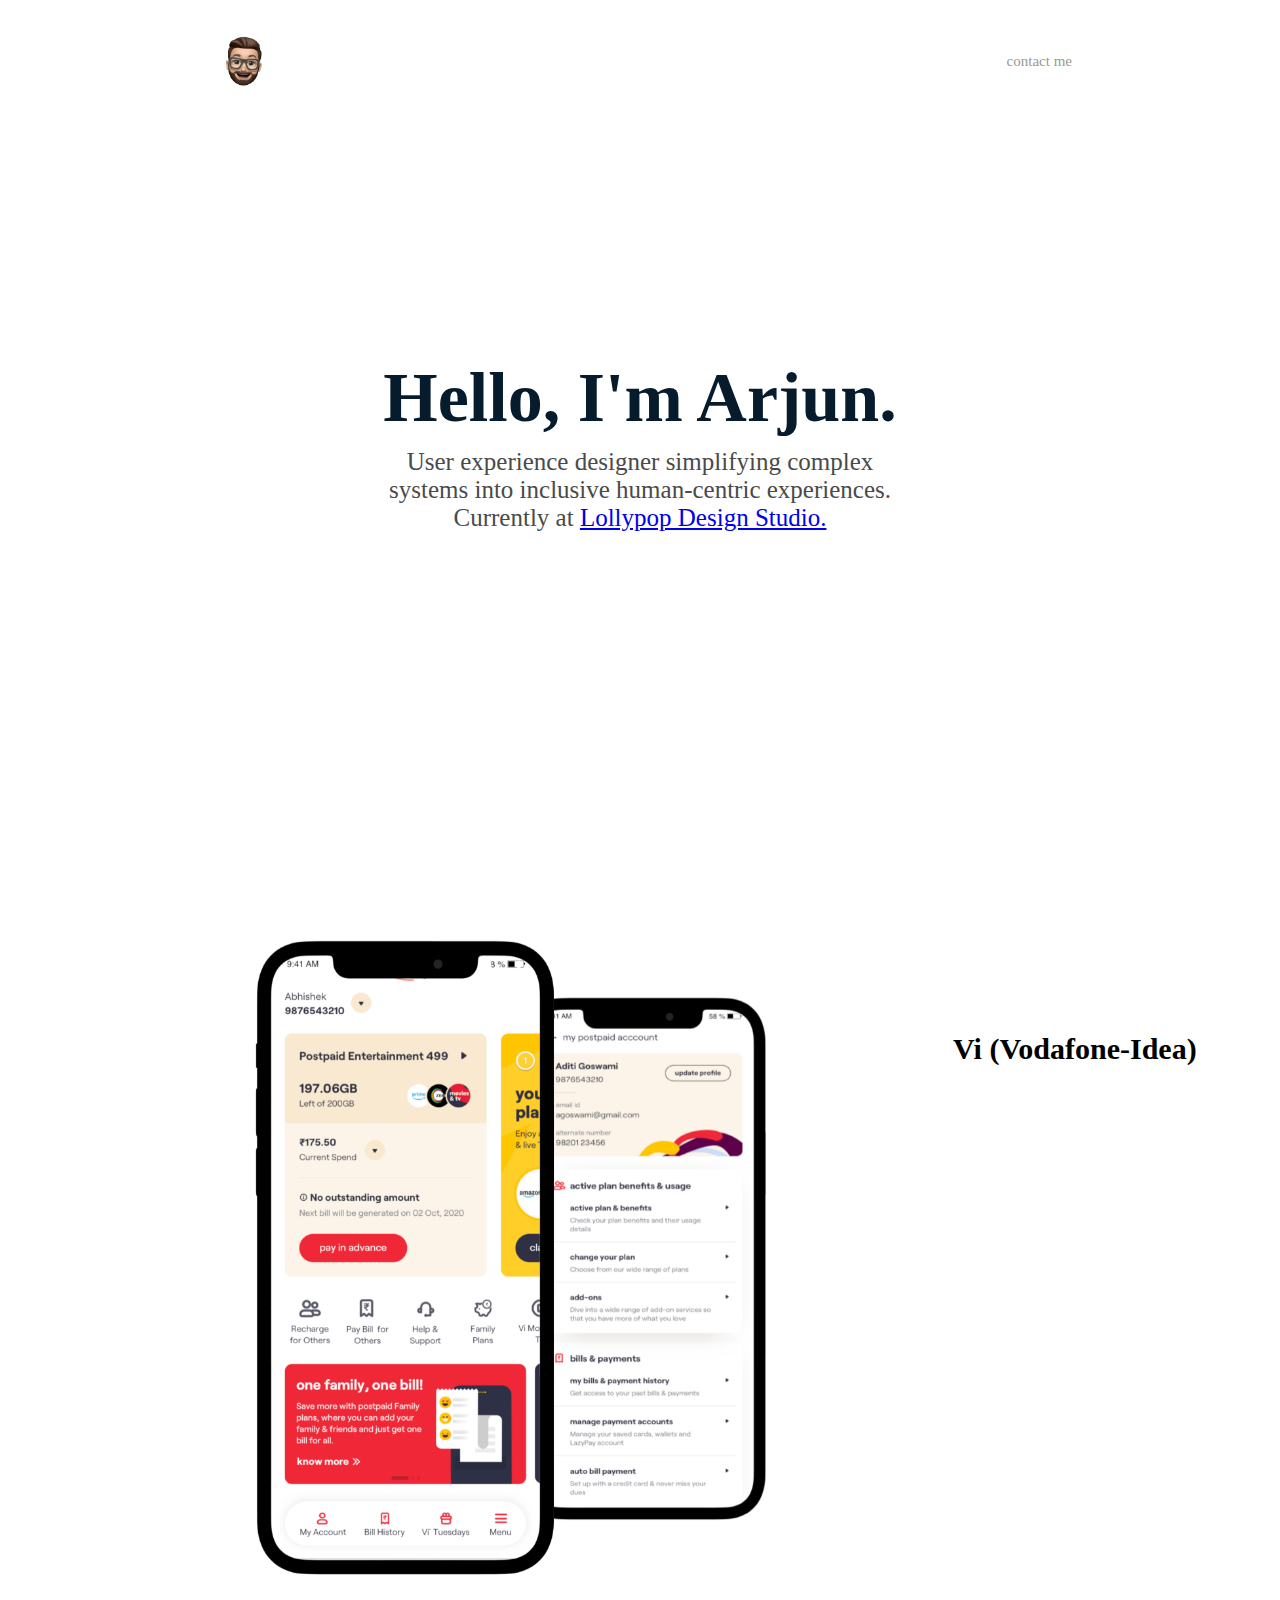
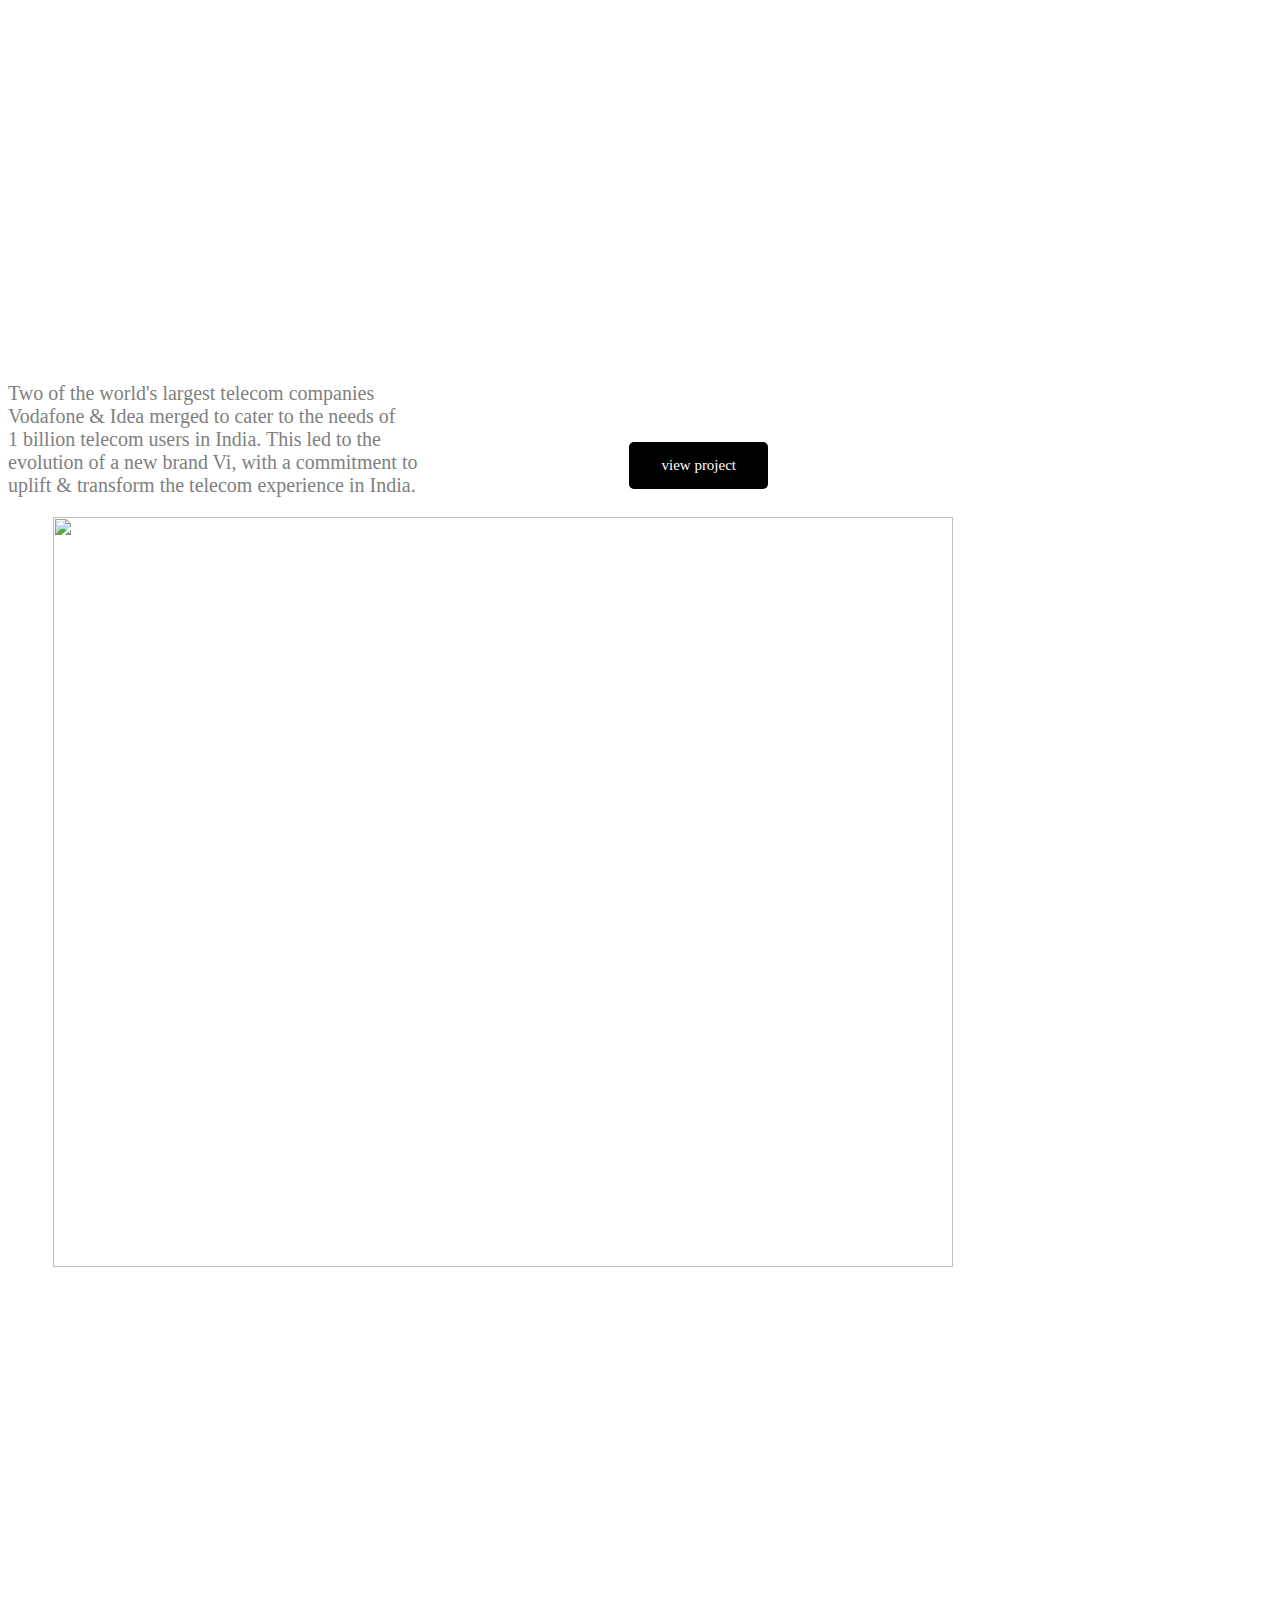
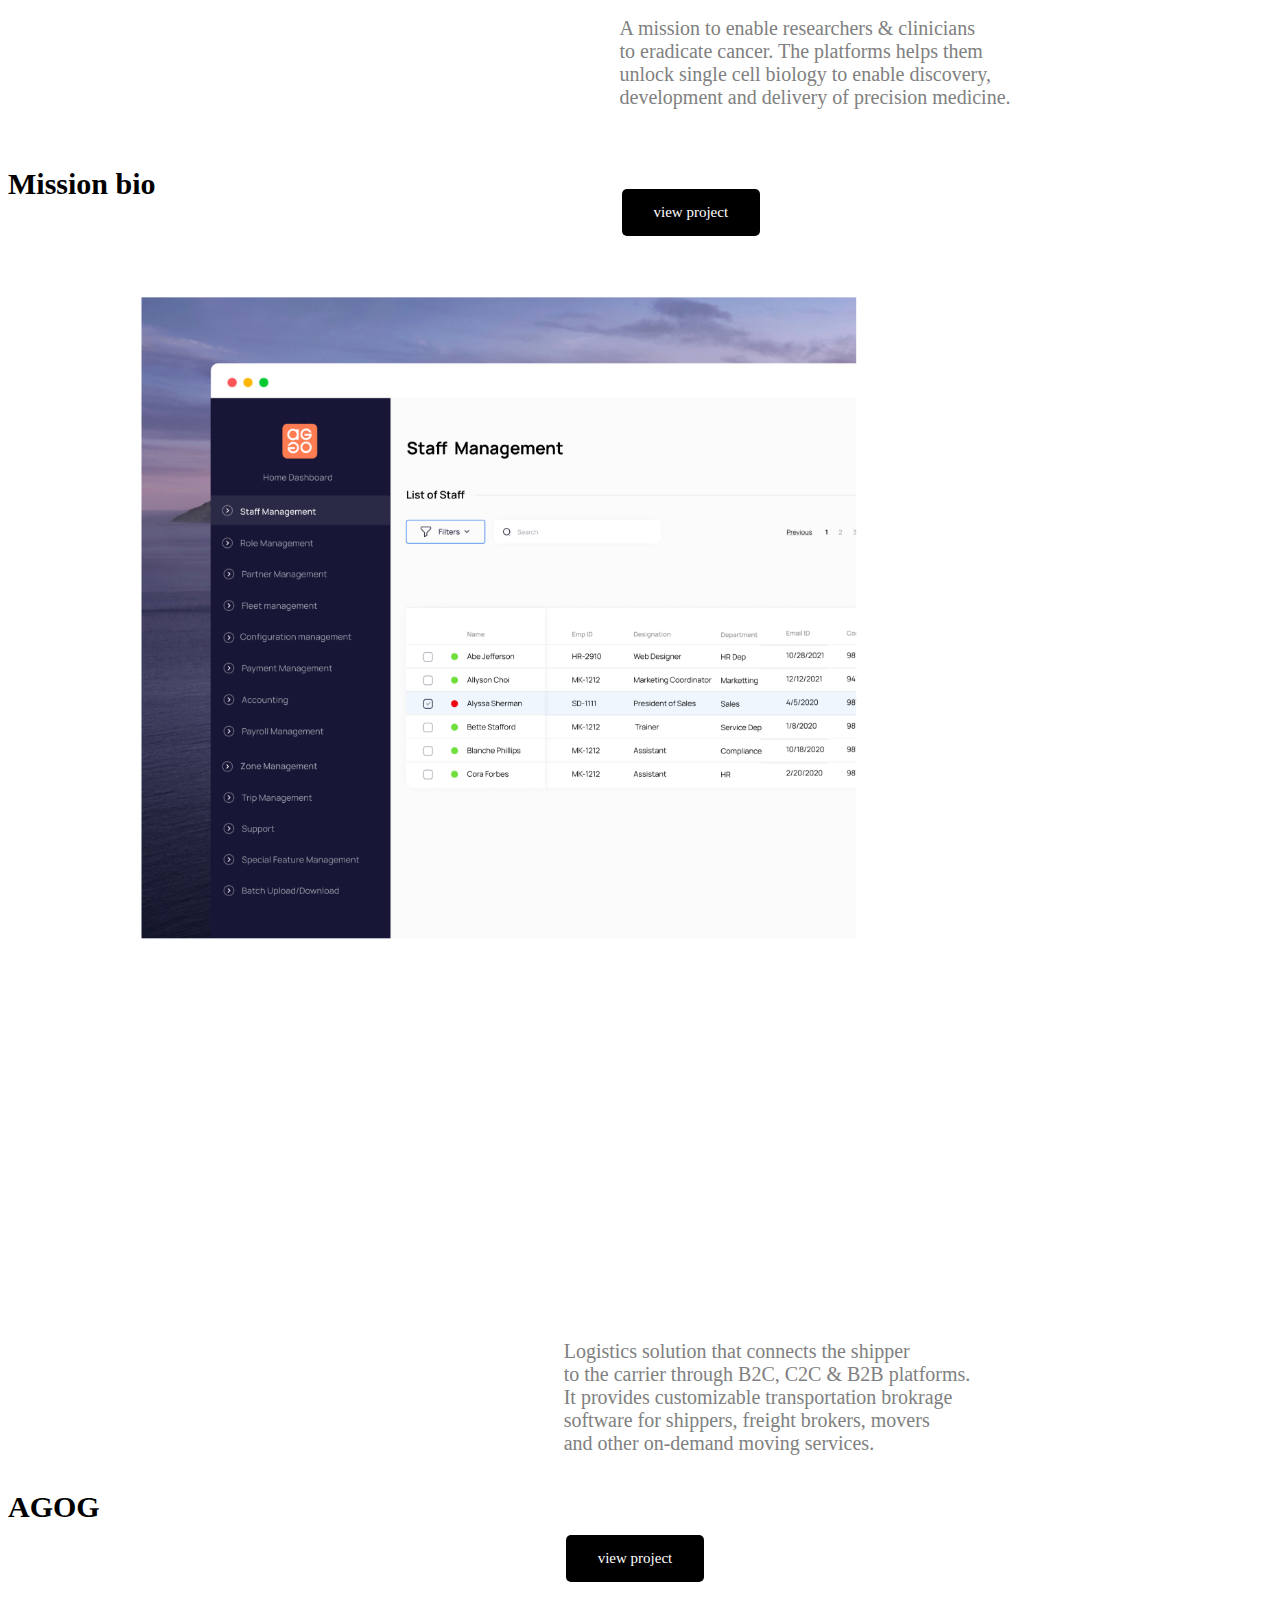
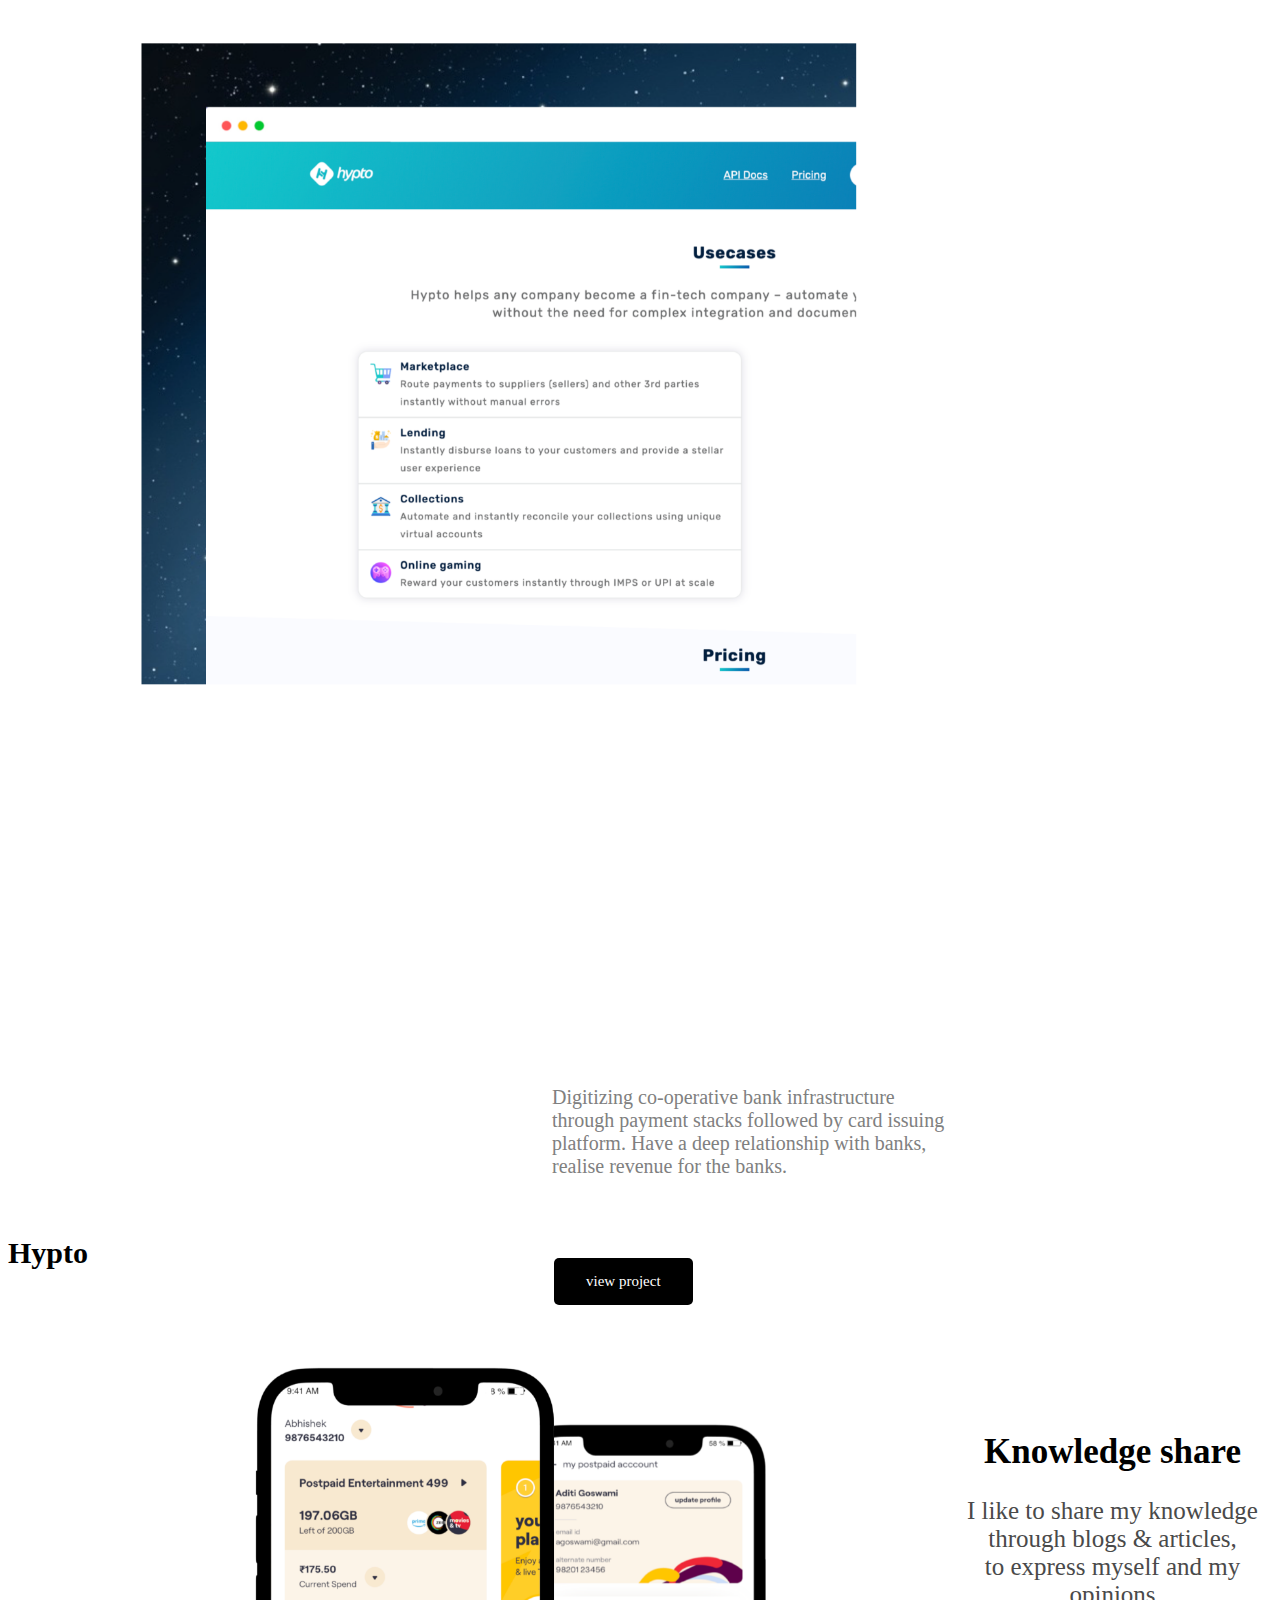
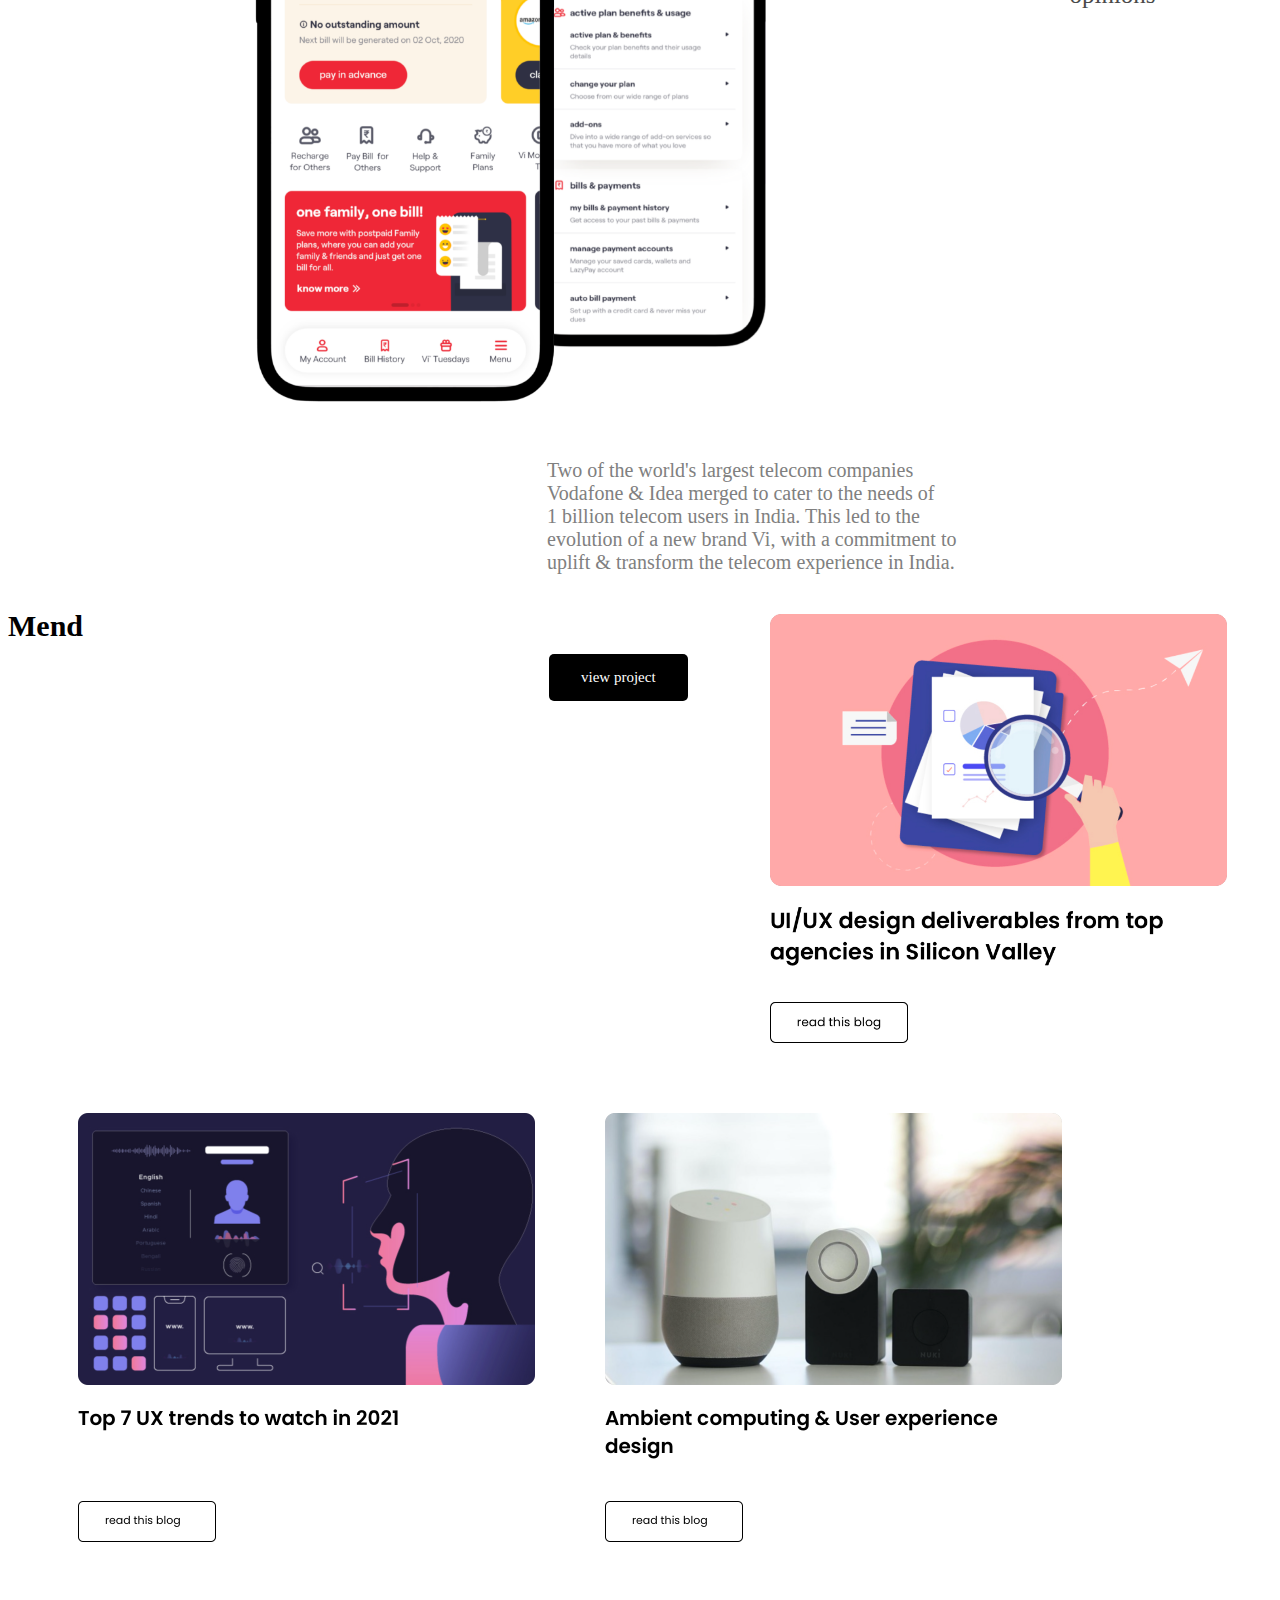
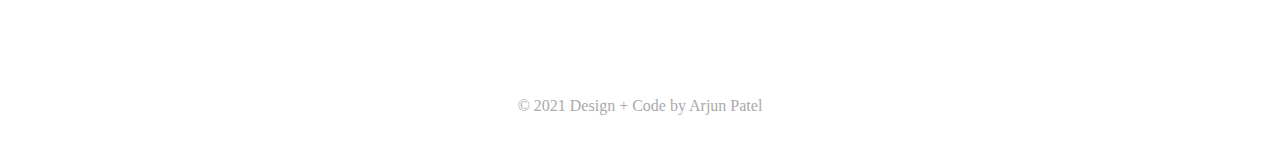
==== index.html @ 8d87d98b "add draft portfolio files" ====
<!DOCTYPE html>
<html >
  <head>
    <title>Portfolio</title>
      <meta charset="utf-8">
      <link rel="stylesheet" href="style.css">
      </head>

       <body>

        <!--navigation menu items-->
        <a href="aboutme.html"><img class="face" src="face.jpg"></a>
        <p class="navitem2" href="mailto:patelarjun.alpha@gmail.com">contact me</p>

        <!--hero section-->
        <h1 class="header">Hello, I'm Arjun.</h1>
        <p class="header-content">User experience designer simplifying complex <br> systems
           into inclusive human-centric experiences. <br>
           Currently at <a href="https://www.lollypop.design/">Lollypop Design Studio.<a></p>


        <!--project1 (vi)-->
        <img class="image1" src="code-image1.png">
        <p class="project1-header">Vi (Vodafone-Idea)</p>
        <p class="project1-content">Two of the world's largest telecom companies <br>
           Vodafone & Idea merged to cater to the needs of <br>
           1 billion telecom users in India. This led to the <br>
           evolution of a new brand Vi, with a commitment to <br>
           uplift & transform the telecom experience in India.</p>
        <button class="button1"><a class="button1page" href="project1.html" style="text decoration: none">view project</a></button>

        <!--project2 mission bio-->
        <img class="image2" src="code-image2.png">
        <p class="project2-header">Mission bio</p>
        <p class="project2-content">A mission to enable researchers & clinicians<br>
           to eradicate cancer. The platforms helps them<br>
           unlock single cell biology to enable discovery,<br>
           development and delivery of precision medicine.<br></p>
        <button class="button2">view project</button>

        <!--project3 AGOG-->
        <img class="image3" src="code-image3.png">
        <p class="project3-header">AGOG</p>
        <p class="project3-content">Logistics solution that connects the shipper<br>
           to the carrier through B2C, C2C & B2B platforms.<br>
           It provides customizable transportation brokrage<br>
           software for shippers, freight brokers, movers<br>
           and other on-demand moving services.</p>
        <button class="button3">view project</button>

        <!--project4 Hypto-->
        <img class="image4" src="code-image4.png">
        <p class="project4-header">Hypto</p>
        <p class="project4-content">Digitizing co-operative bank infrastructure <br>
           through payment stacks followed by card issuing<br>
           platform. Have a deep relationship with banks, <br>
           realise revenue for the banks.</p>
        <button class="button4">view project</button>

        <!--project5 Mend-->
        <img class="image5" src="code-image1.png">
        <p class="project5-header">Mend</p>
        <p class="project5-content">Two of the world's largest telecom companies <br>
           Vodafone & Idea merged to cater to the needs of <br>
           1 billion telecom users in India. This led to the <br>
           evolution of a new brand Vi, with a commitment to <br>
           uplift & transform the telecom experience in India.</p>
        <button class="button5">view project</button>

        <!--Back to top-->
        <img src="upload.png"  onclick="topFunction()" id="myBtn" title="Go to top">
        <script>
           //Get the button
           var mybutton = document.getElementById("myBtn");

           // When the user scrolls down 20px from the top of the document, show the button
           window.onscroll = function() {scrollFunction()};

           function scrollFunction() {
           if (document.body.scrollTop > 700 || document.documentElement.scrollTop > 700) {
           mybutton.style.display = "block";
           } else {
           mybutton.style.display = "none";
            }
           }

           // When the user clicks on the button, scroll to the top of the document
           function topFunction() {
           document.body.scrollTop = 0;
           document.documentElement.scrollTop = 0;
           }
        </script>

        <style>
body {
  font-family: Arial, Helvetica, sans-serif;
  font-size: 20px;
}

#myBtn {
  display: none;
  position: fixed;
  bottom: 30px;
  right: 40px;
  z-index: 99;
  font-size: 18px;
  border: none;
  outline: none;
  background-color: white;
  color: white;
  cursor: pointer;
  padding: 15px;
  border-radius: 4px;
  width: 30px;
  height: 30px;
}

#myBtn:hover {
  background-color: white;
}
</style>


         <!-- blog section -->
         <h2 class="blog-header">Knowledge share</h2>
         <p class="blog1-header">I like to share my knowledge through blogs & articles,<br>
            to express myself and my opinions<br></p>

         <a href="https://www.lollypop.design/blog/2021/june/ux-ui-design-deliverables-in-silicon-valley/"><img class="blog1image" src="blog1image.png"></a>
         <a href="https://www.lollypop.design/blog/2020/december/ux-trends-2021/"><img class="blog2image" src="blog2image.png"></a>
         <a href="https://www.lollypop.design/blog/2020/november/ambient-computing-user-experience-design/"><img class="blog3image" src="blog3image.png"></a>


         <!-- Copyrights -->
         <footer>
              <p class="copyright"">© 2021 Design + Code by Arjun Patel</p>
         </footer>

       </body>

</html>
---- style.css ----
img.face{
  float: left;
  padding-left: 200px;
  padding-top: 20px;
  width: 70px;
  height: 70px;
  margin: 0;
}

p.navitem2{
  float: right;
  padding-right: 200px;
  padding-top: 45px;
  text-align: right;
  color: #999999;
  font-size: 15px;
  font-family: Poppins;
  font-weight: 400;
  margin: 0;
}

h1.header{
  padding-top: 350px;
  padding-left: 0px;
  text-align: center;
  color: #061b2c;
  font-size: 70px;
  font-family: Poppins;
  font-weight: 800px;
  margin: 0px;
}

p.header-content{
  padding-left: 0px;
  padding-top: 10px;
  text-align: center;
  color: #4a4a4a;
  font-size: 25px;
  font-family: Poppins;
  font-weight: 400;
  margin: 0;
}

a:visited {
  color: #4a4a4a;
  background-color: transparent;
  text-decoration: none;
}

a:hover{
  color: black;
  background-color: transparent;
  text-decoration: none;
}

img.image1{
  width:900px;
  height:750px;
  margin-top: 350px;
  margin-left: 45px;
  float: left;
  margin-bottom: 350px;
}

p.project1-header{
  float: left;
  margin-top: 500px;
  margin-left: 0px;
  font-family: Poppins;
  font-weight: 600;
  font-size: 30px;
}

p.project1-content{
  float: right;
  margin-top: 0px;
  margin-right: 210px;
  font-family: Poppins;
  font-weight: 400;
  font-size: 20px;
  float: left;
  color: gray;
}

button.button1{
    background-color: black;
    border: none;
    color: white;
    padding: 15px 32px;
    text-align: center;
    text-decoration: none;
    display: inline-block;
    font-size: 15px;
    margin: 4px 2px;
    cursor: pointer;
    border-radius: 5px;
    font-family: Poppins;
    margin-top: 60px;
    float: left;
}

button.button1:hover {
  background-color: gray;
  color: white;
}

a.button1page{
  text-decoration: none;
  color: white;
}

img.image2{
  width:900px;
  height:750px;
  margin-top: 0px;
  margin-left: 45px;
  float: left;
  margin-bottom: 350px;
}

p.project2-header{
  float: left;
  margin-top: 150px;
  margin-right: 464px;
  font-family: Poppins;
  font-weight: 600;
  font-size: 30px;
}

p.project2-content{
  float: left;
  margin-top: 0px;
  margin-right: 210px;
  font-family: Poppins;
  font-weight: 400;
  font-size: 20px;
  float: left;
  color: gray;
}

button.button2{
    background-color: black;
    border: none;
    color: white;
    padding: 15px 32px;
    text-align: center;
    text-decoration: none;
    display: inline-block;
    font-size: 15px;
    margin: 4px 2px;
    cursor: pointer;
    border-radius: 5px;
    font-family: Poppins;
    float: left;
    margin-top: 60px;
}

button.button2:hover {
  background-color: gray;
  color: white;
}

img.image3{
  width:900px;
  height:750px;
  margin-top: 0px;
  margin-left: 45px;
  float: left;
  margin-bottom: 350px;
}

p.project3-header{
  float: left;
  margin-top: 150px;
  margin-right: 464px;
  font-family: Poppins;
  font-weight: 600;
  font-size: 30px;
}

p.project3-content{
  float: left;
  margin-top: 0px;
  margin-right: 210px;
  font-family: Poppins;
  font-weight: 400;
  font-size: 20px;
  float: left;
  color: gray;
}

button.button3{
    background-color: black;
    border: none;
    color: white;
    padding: 15px 32px;
    text-align: center;
    text-decoration: none;
    display: inline-block;
    font-size: 15px;
    margin: 4px 2px;
    cursor: pointer;
    border-radius: 5px;
    font-family: Poppins;
    float: left;
    margin-top: 60px;
}

button.button3:hover {
  background-color: gray;
  color: white;
}

img.image4{
  width:900px;
  height:750px;
  margin-top: 0px;
  margin-left: 45px;
  float: left;
  margin-bottom: 350px;
}

p.project4-header{
  float: left;
  margin-top: 150px;
  margin-right: 464px;
  font-family: Poppins;
  font-weight: 600;
  font-size: 30px;
}

p.project4-content{
  float: left;
  margin-top: 0px;
  margin-right: 210px;
  font-family: Poppins;
  font-weight: 400;
  font-size: 20px;
  float: left;
  color: gray;
}

button.button4{
    background-color: black;
    border: none;
    color: white;
    padding: 15px 32px;
    text-align: center;
    text-decoration: none;
    display: inline-block;
    font-size: 15px;
    margin: 4px 2px;
    cursor: pointer;
    border-radius: 5px;
    font-family: Poppins;
    float: left;
    margin-top: 60px;
}

button.button4:hover {
  background-color: gray;
  color: white;
}

img.image5{
  width:900px;
  height:750px;
  margin-top: 0px;
  margin-left: 45px;
  float: left;
  margin-bottom: 0px;
}

p.project5-header{
  float: left;
  margin-top: 150px;
  margin-right: 464px;
  font-family: Poppins;
  font-weight: 600;
  font-size: 30px;
}

p.project5-content{
  float: left;
  margin-top: 0px;
  margin-right: 210px;
  font-family: Poppins;
  font-weight: 400;
  font-size: 20px;
  float: left;
  color: gray;
}

button.button5{
    background-color: black;
    border: none;
    color: white;
    padding: 15px 32px;
    text-align: center;
    text-decoration: none;
    display: inline-block;
    font-size: 15px;
    margin: 4px 2px;
    cursor: pointer;
    border-radius: 5px;
    font-family: Poppins;
    float: left;
    margin-top: 60px;
}

button.button5:hover {
  background-color: gray;
  color: white;
}

h2.blog-header{
  margin-top: 5700px;
  font-family: Poppins;
  margin-bottom:0px;
  text-align: center;
  color: black;
  font-size: 35px;
  font-family: Poppins;
  font-weight: 600;
}

p.blog1-header{
  font-family: Poppins;
  margin-bottom: 40px;
  text-align: center;
  color: #4a4a4a;
  font-size: 25px;
  font-family: Poppins;
  font-weight: 400;
}

img.blog1image{
  width:457px;
  height:429px;
  margin-top: 20px;
  margin-left: 80px;
  margin-bottom: 50px;
  float: left;
}

img.blog2image{
  width:457px;
  height:429px;
  margin-top: 20px;
  margin-left: 70px;
  margin-bottom: 50px;
  float: left;
}

img.blog3image{
  width:457px;
  height:429px;
  margin-top: 20px;
  margin-left: 70px;
  margin-bottom: 50px;
}

p.copyright{
  margin-top:100px;
  text-align: center;
  font-size:16px;
  font-family: Poppins;
  color: #aaaaaa;
  margin-bottom:50px;
}
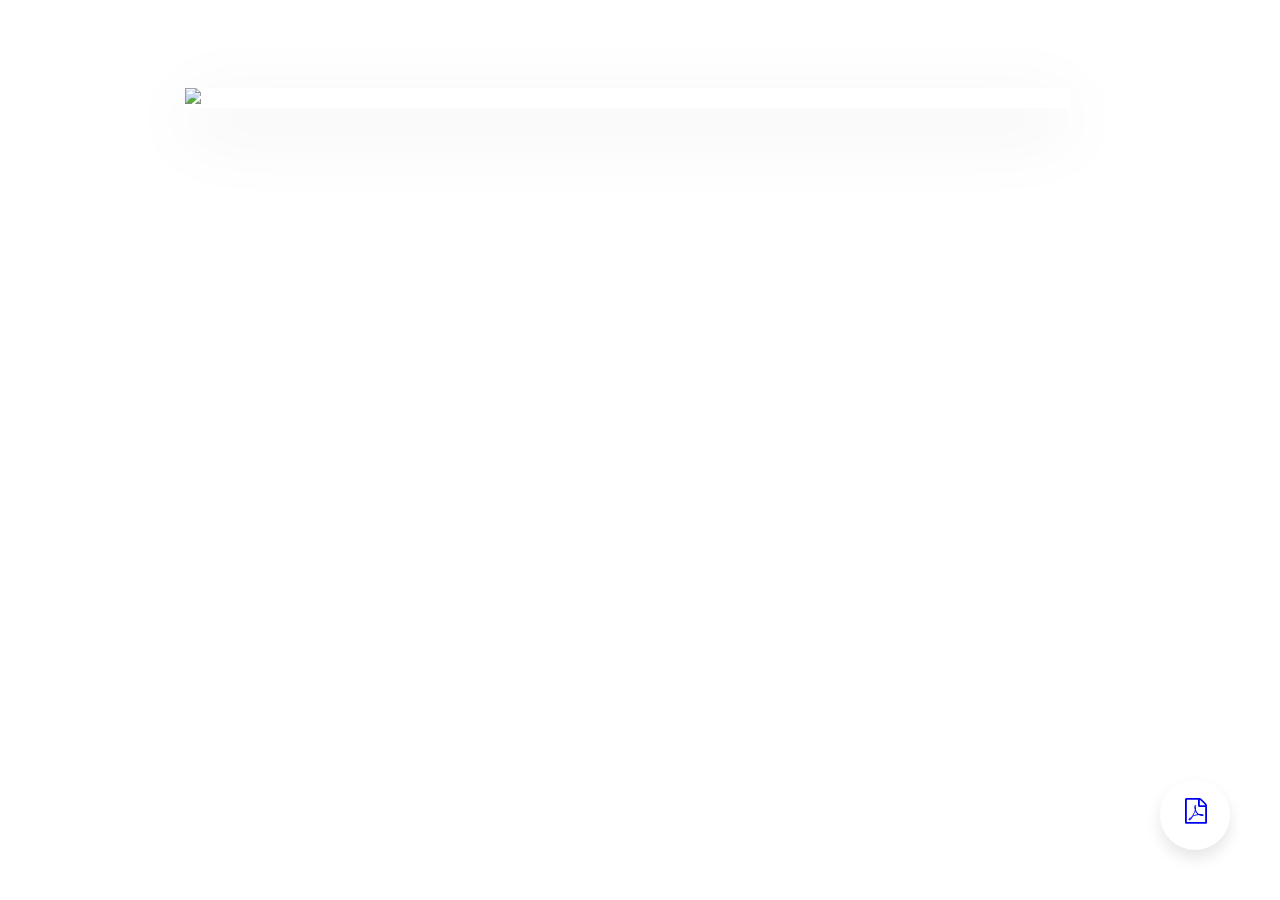
==== commit 4f23971f: "add pdf portfolio" ====
--- a/index.html
+++ b/index.html
@@ -1,141 +1,43 @@
 <!DOCTYPE html>
-<html >
-  <head>
-    <title>Portfolio</title>
-      <meta charset="utf-8">
-      <link rel="stylesheet" href="style.css">
-      </head>
+<html>
+<head>
+	<link rel="stylesheet" href="https://cdnjs.cloudflare.com/ajax/libs/font-awesome/4.7.0/css/font-awesome.min.css">
+	<link rel="stylesheet" href="css/pdf-styler.css" type="text/css">
+</head>
+<body>
 
-       <body>
+	<div class="fab"> 
+		<a href="static/arjun_portfolio.pdf" download><i class="fa fa-file-pdf-o" style="font-size:26px; margin-left: 2px"></i></a>
+	</div>
 
-        <!--navigation menu items-->
-        <a href="aboutme.html"><img class="face" src="face.jpg"></a>
-        <p class="navitem2" href="mailto:patelarjun.alpha@gmail.com">contact me</p>
+	<div class="image-box">
+		<img src="static/arjun_portfolio.png" style='top:7px;width:100%;z-index:-1;'>	
+    </div>
+    
+    <!--Back to top-->
+    <img src="img/upload.png"  onclick="topFunction()" id="scrollTopBtn" title="Go to top">
+    <script>       
+        var mybutton = document.getElementById("scrollTopBtn");
+        var rootElement = document.documentElement
 
-        <!--hero section-->
-        <h1 class="header">Hello, I'm Arjun.</h1>
-        <p class="header-content">User experience designer simplifying complex <br> systems
-           into inclusive human-centric experiences. <br>
-           Currently at <a href="https://www.lollypop.design/">Lollypop Design Studio.<a></p>
+        window.onscroll = function() {scrollFunction()};
 
+        function scrollFunction() {
+        if (document.body.scrollTop > 700 || document.documentElement.scrollTop > 700) {
+           mybutton.style.display = "block";
+           } 
+        else {
+               mybutton.style.display = "none";
+           }
+        }
+       
+       function topFunction() {
+       rootElement.scrollTo({
+                top: 0,
+                behavior: "smooth"
+            })
+        }
+    </script>
 
-        <!--project1 (vi)-->
-        <img class="image1" src="code-image1.png">
-        <p class="project1-header">Vi (Vodafone-Idea)</p>
-        <p class="project1-content">Two of the world's largest telecom companies <br>
-           Vodafone & Idea merged to cater to the needs of <br>
-           1 billion telecom users in India. This led to the <br>
-           evolution of a new brand Vi, with a commitment to <br>
-           uplift & transform the telecom experience in India.</p>
-        <button class="button1"><a class="button1page" href="project1.html" style="text decoration: none">view project</a></button>
-
-        <!--project2 mission bio-->
-        <img class="image2" src="code-image2.png">
-        <p class="project2-header">Mission bio</p>
-        <p class="project2-content">A mission to enable researchers & clinicians<br>
-           to eradicate cancer. The platforms helps them<br>
-           unlock single cell biology to enable discovery,<br>
-           development and delivery of precision medicine.<br></p>
-        <button class="button2">view project</button>
-
-        <!--project3 AGOG-->
-        <img class="image3" src="code-image3.png">
-        <p class="project3-header">AGOG</p>
-        <p class="project3-content">Logistics solution that connects the shipper<br>
-           to the carrier through B2C, C2C & B2B platforms.<br>
-           It provides customizable transportation brokrage<br>
-           software for shippers, freight brokers, movers<br>
-           and other on-demand moving services.</p>
-        <button class="button3">view project</button>
-
-        <!--project4 Hypto-->
-        <img class="image4" src="code-image4.png">
-        <p class="project4-header">Hypto</p>
-        <p class="project4-content">Digitizing co-operative bank infrastructure <br>
-           through payment stacks followed by card issuing<br>
-           platform. Have a deep relationship with banks, <br>
-           realise revenue for the banks.</p>
-        <button class="button4">view project</button>
-
-        <!--project5 Mend-->
-        <img class="image5" src="code-image1.png">
-        <p class="project5-header">Mend</p>
-        <p class="project5-content">Two of the world's largest telecom companies <br>
-           Vodafone & Idea merged to cater to the needs of <br>
-           1 billion telecom users in India. This led to the <br>
-           evolution of a new brand Vi, with a commitment to <br>
-           uplift & transform the telecom experience in India.</p>
-        <button class="button5">view project</button>
-
-        <!--Back to top-->
-        <img src="upload.png"  onclick="topFunction()" id="myBtn" title="Go to top">
-        <script>
-           //Get the button
-           var mybutton = document.getElementById("myBtn");
-
-           // When the user scrolls down 20px from the top of the document, show the button
-           window.onscroll = function() {scrollFunction()};
-
-           function scrollFunction() {
-           if (document.body.scrollTop > 700 || document.documentElement.scrollTop > 700) {
-           mybutton.style.display = "block";
-           } else {
-           mybutton.style.display = "none";
-            }
-           }
-
-           // When the user clicks on the button, scroll to the top of the document
-           function topFunction() {
-           document.body.scrollTop = 0;
-           document.documentElement.scrollTop = 0;
-           }
-        </script>
-
-        <style>
-body {
-  font-family: Arial, Helvetica, sans-serif;
-  font-size: 20px;
-}
-
-#myBtn {
-  display: none;
-  position: fixed;
-  bottom: 30px;
-  right: 40px;
-  z-index: 99;
-  font-size: 18px;
-  border: none;
-  outline: none;
-  background-color: white;
-  color: white;
-  cursor: pointer;
-  padding: 15px;
-  border-radius: 4px;
-  width: 30px;
-  height: 30px;
-}
-
-#myBtn:hover {
-  background-color: white;
-}
-</style>
-
-
-         <!-- blog section -->
-         <h2 class="blog-header">Knowledge share</h2>
-         <p class="blog1-header">I like to share my knowledge through blogs & articles,<br>
-            to express myself and my opinions<br></p>
-
-         <a href="https://www.lollypop.design/blog/2021/june/ux-ui-design-deliverables-in-silicon-valley/"><img class="blog1image" src="blog1image.png"></a>
-         <a href="https://www.lollypop.design/blog/2020/december/ux-trends-2021/"><img class="blog2image" src="blog2image.png"></a>
-         <a href="https://www.lollypop.design/blog/2020/november/ambient-computing-user-experience-design/"><img class="blog3image" src="blog3image.png"></a>
-
-
-         <!-- Copyrights -->
-         <footer>
-              <p class="copyright"">© 2021 Design + Code by Arjun Patel</p>
-         </footer>
-
-       </body>
-
-</html>
+</body>
+</html>--- a/css/pdf-styler.css
+++ b/css/pdf-styler.css
@@ -0,0 +1,72 @@
+body {
+    background-image: url("../images/geometry.png");
+    background-repeat: repeat;
+}
+
+.fab {
+   width: 70px;
+   height: 70px;
+   background-color: white;
+   border-radius: 50%;
+   line-height: 70px;
+   color: white;
+   text-align: center;
+   position: fixed;
+   right: 50px;
+   bottom: 50px;
+   font-family: 'verdana';
+   box-shadow: 0px 8px 15px rgba(0, 0, 0, 0.1);
+   transition: all 0.3s ease 0s;
+}
+
+.fab:hover {
+   box-shadow: 0px 8px 15px rgba(0, 0, 0, 0.2);
+   transform: scale(1.02);
+}
+
+.a:link {
+	color: #ffffff;
+	text-decoration: none;
+}
+
+.a:visited {
+	color: #ffffff;
+	text-decoration: none;
+}
+
+.image-box {
+	margin: 7% 14%;
+	transition: all .2s ease-in-out;
+	box-shadow: 0px 20px 75px rgba(0,0,0,0.1);
+	width: 70%;
+	
+}
+.image-box:hover {
+	margin: 6.5% 14%;
+	box-shadow: 0px 55px 90px rgba(0,0,0,0.13);
+	background-position: 0 100%, 50% 95%;
+	transform: scale(1.005);
+}
+
+#scrollTopBtn {
+    display: none;
+    position: fixed;    
+    z-index: 99;
+    border: none;
+    outline: none;
+    background-color: white;
+    color: white;
+    padding: 15px;
+    right: 150px;
+    bottom: 50px;
+    border-radius: 50%;
+    width: 40px;
+    height: 40px;
+    box-shadow: 0px 8px 15px rgba(0, 0, 0, 0.1);
+    transition: all 0.3s ease 0s;
+  }
+  
+  #scrollTopBtn:hover {
+    box-shadow: 0px 8px 15px rgba(0, 0, 0, 0.2);
+    transform: scale(1.02);
+  }